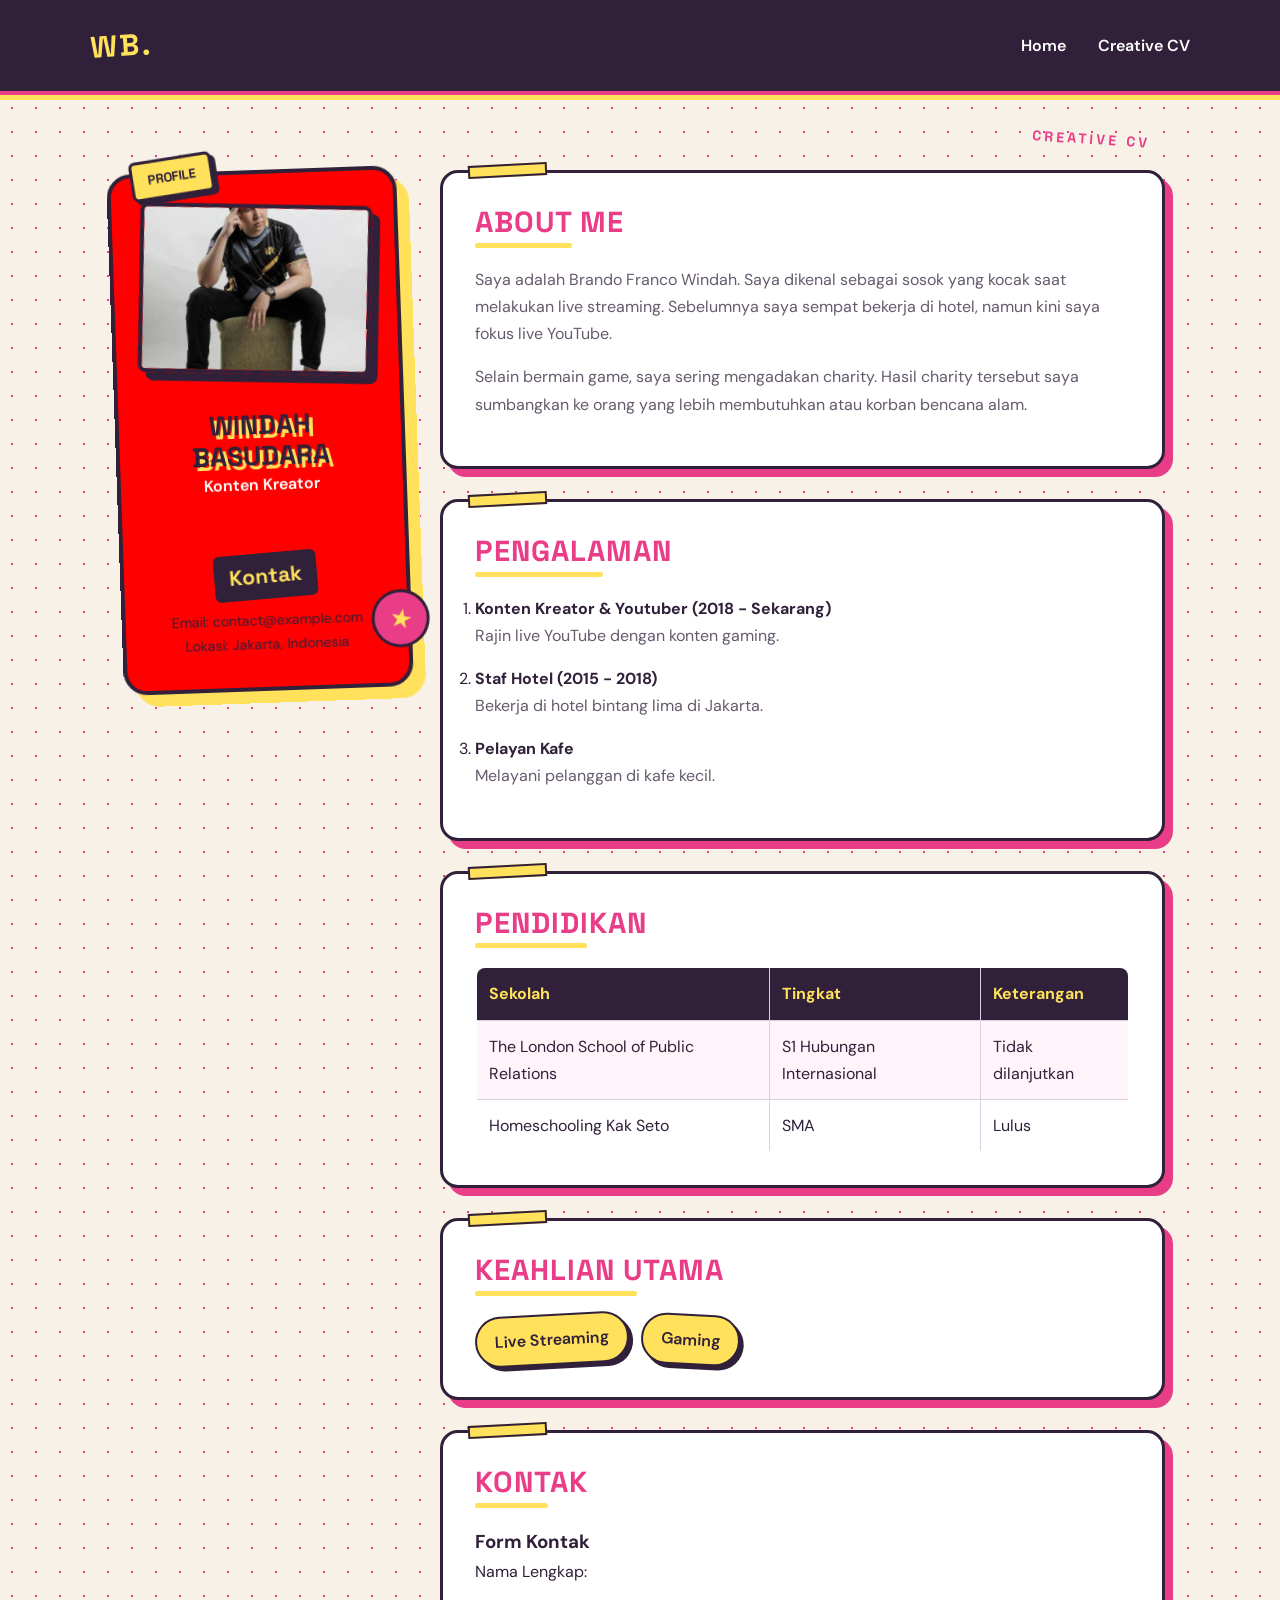
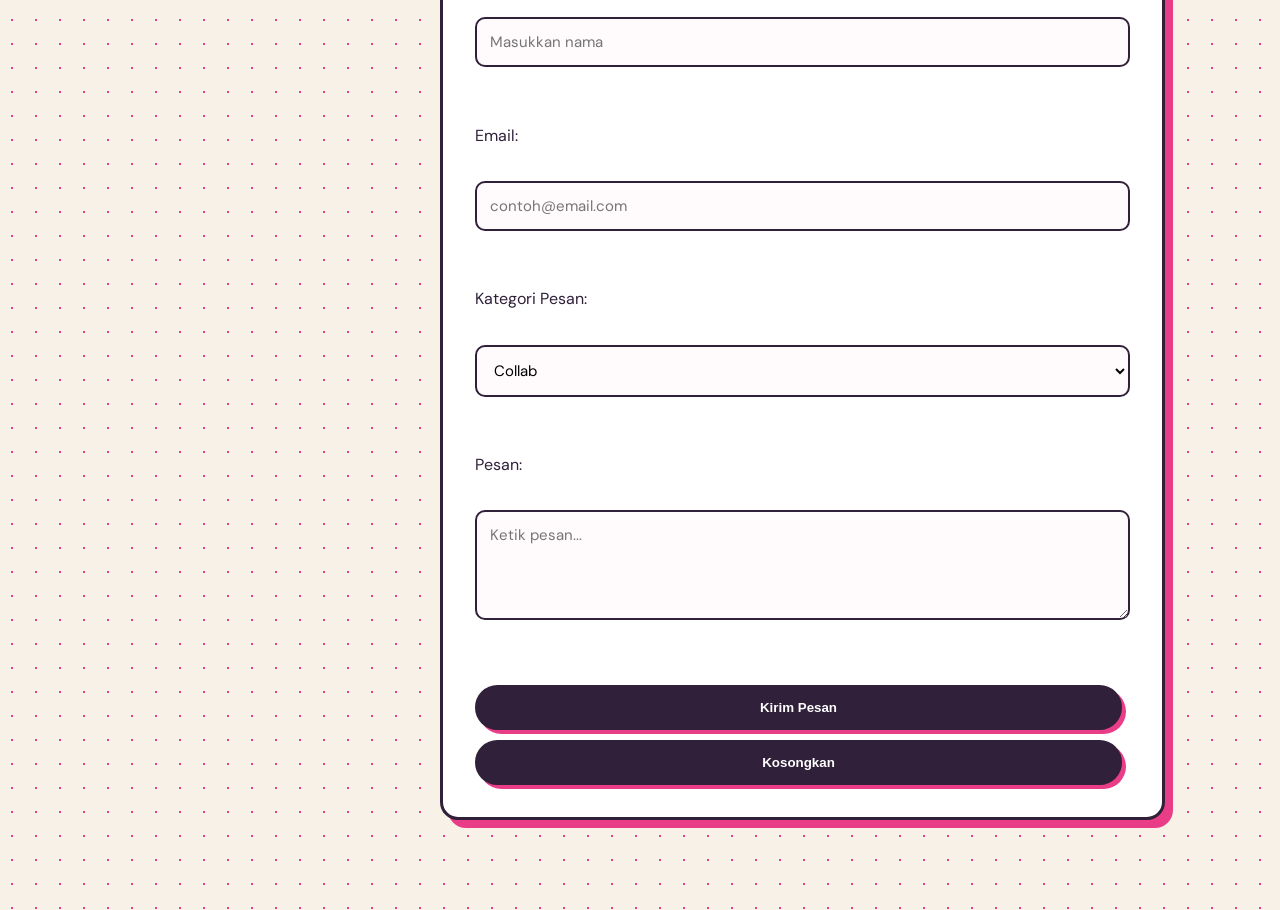
==== html praktikum modul 1 pemweb/cv.html @ 31b126b4 "Initial commit" ====
<!DOCTYPE html>
<html lang="id">
<head>

  <link href="https://fonts.googleapis.com/css2?family=Poppins:wght@400;500;600;700&display=swap" rel="stylesheet">

  <meta charset="UTF-8" />
  <meta name="viewport" content="width=device-width, initial-scale=1.0" />
  <title> Creative CV | Windah Basudara</title>
  <link rel="stylesheet" href="style.css" />
<style>
    .cv-sidebar {
        background: red !important;
    }
</style>

</head>
<body>

  <div id="navbar" class="navbar">
    <div class="logo">
      <a href="index.html"><b>WB.</b></a>
    </div>

    <ul class="nav-links">
      <li><a href="index.html">Home</a></li>
      <li><a href="cv.html">Creative CV</a></li>
    </ul>
  </div>

  <div class="cv-layout">

    <div class="cv-sidebar">
     <img src="windah.jpg" alt="Foto Profil CV" width="250" height="250" />
      <h2>Windah Basudara</h2>
      <p>Konten Kreator</p>
      
      <br />
      <h3>Kontak</h3>
      <ul>
        <li>Email: contact@example.com</li>
        <li>Lokasi: Jakarta, Indonesia</li>
      </ul>
    </div>

    <div class="cv-content">

      <div id="tentang" class="section">
        <h2>About me</h2>
        <p>
          Saya adalah Brando Franco Windah. Saya dikenal sebagai 
          sosok yang kocak saat melakukan live streaming.
          Sebelumnya saya sempat bekerja di hotel, namun kini 
          saya fokus live YouTube.
        </p>
        <p>
          Selain bermain game, saya sering mengadakan charity. Hasil charity tersebut saya sumbangkan ke orang yang lebih membutuhkan atau korban bencana alam.
        </p>
      </div>

      <div id="pengalaman" class="section">
        <h2>Pengalaman</h2>
        <ol>
          <li>
            <h4>Konten Kreator &  Youtuber (2018 - Sekarang)</h4>
            <p>Rajin live YouTube dengan konten gaming.</p>
          </li>
          <li>
            <h4>Staf Hotel (2015 - 2018)</h4>
            <p>Bekerja di hotel bintang lima di Jakarta.</p>
          </li>
          <li>
            <h4>Pelayan Kafe</h4>
            <p>Melayani pelanggan di kafe kecil.</p>
          </li>
        </ol>
      </div>

      <div id="pendidikan" class="section">
        <h2>Pendidikan</h2>
        <table border="1" class="tabel-biasa">
          <tr>
            <th>Sekolah</th>
            <th>Tingkat</th>
            <th>Keterangan</th>
          </tr>
          <tr>
            <td>The London School of Public Relations</td>
            <td>S1 Hubungan Internasional</td>
            <td>Tidak dilanjutkan</td>
          </tr>
          <tr>
            <td>Homeschooling Kak Seto</td>
            <td>SMA</td>
            <td>Lulus</td>
          </tr>
        </table>
      </div>

      <div id="keahlian" class="section">
        <h2>Keahlian Utama</h2>
        <ul class="skills-list">
          <li>Live Streaming</li>
          <li>Gaming</li>
        </ul>
      </div>

      <div id="kontak" class="section">
        <h2>Kontak</h2>
        <form action="/submit" method="POST">
           
            <h3>Form Kontak</h3>

            <label for="nama">Nama Lengkap:</label><br />
            <input type="text" id="nama" name="nama" placeholder="Masukkan nama" required /><br /><br />

            <label for="email">Email:</label><br />
            <input type="email" id="email" name="email" placeholder="contoh@email.com" required /><br /><br />

            <label for="kategori">Kategori Pesan:</label><br />
            <select id="kategori" name="kategori">
              <option value="kolaborasi">Collab</option>
              <option value="sponsor">Sponsorship</option>
              <option value="amal">Charity</option>
            </select><br /><br />

            <label for="pesan">Pesan:</label><br />
            <textarea id="pesan" name="pesan" rows="4" placeholder="Ketik pesan..." required></textarea><br /><br />

            <button type="submit">Kirim Pesan</button>
            <button type="reset">Kosongkan</button>
        </form>
      </div>

    </div>
  </div>

</body>
</html>
---- html praktikum modul 1 pemweb/style.css ----
/* =========================
   FONTS
========================= */
@import url('https://fonts.googleapis.com/css2?family=DM+Sans:wght@400;500;600;700&family=Space+Grotesk:wght@500;600;700&display=swap');
@import url('https://fonts.googleapis.com/css2?family=Press+Start+2P&display=swap');

/* =========================
   RESET
========================= */

* {
    margin: 0;
    padding: 0;
    box-sizing: border-box;
}

html {
    scroll-behavior: smooth;
}

body {
    font-family: 'DM Sans', sans-serif;
    background-color: #f7f1e8;
    background-image: radial-gradient(#e93d88 1.4px, transparent 1.4px);
    background-size: 24px 24px;
    color: #302039;
    line-height: 1.7;
    overflow-x: hidden;
}

img {
    max-width: 100%;
}

/* =========================
   NAVBAR
========================= */

.navbar {
    position: sticky;
    top: 0;
    z-index: 100;
    display: flex;
    justify-content: space-between;
    align-items: center;
    gap: 20px;
    padding: 20px 7%;
    background: #302039;
    border-bottom: 4px solid #e93d88;
    box-shadow: 0 5px 0 #ffe15b;
}

.logo a {
    display: inline-block;
    color: #ffe15b;
    text-decoration: none;
    font-family: 'Space Grotesk', sans-serif;
    font-size: 30px;
    font-weight: 700;
    letter-spacing: 2px;
    transform: rotate(-4deg);
    transition: 0.3s ease;
}

.logo a:hover {
    color: #e93d88;
    transform: rotate(4deg) scale(1.08);
}

.nav-links {
    display: flex;
    align-items: center;
    gap: 32px;
    list-style: none;
}

.nav-links a {
    color: #ffffff;
    text-decoration: none;
    font-weight: 600;
    transition: 0.3s ease;
}

.nav-links a:hover {
    color: #ffe15b;
}

/* =========================
   HERO / FOTO SECTION
========================= */

.foto-section {
    position: relative;
    display: grid;
    grid-template-columns: 1fr 0.85fr;
    align-items: center;
    gap: 45px;
    min-height: 600px;
    padding: 75px 8%;
    overflow: hidden;
    background: #e9368b;
    background-image:
        linear-gradient(
            135deg,
            transparent 0 65%,
            rgba(255, 223, 79, 0.25) 65% 78%,
            transparent 78%
        );
}

.foto-section::before {
    content: "";
    position: absolute;
    width: 280px;
    height: 280px;
    right: -130px;
    top: -120px;
    background: #ffdf4f;
    border: 4px solid #2f1d36;
    transform: rotate(25deg);
    z-index: 0;
}

.penjelasan {
    position: relative;
    z-index: 2;
    max-width: 480px;
    transform: translateX(-45px);
    animation: fadeUp 0.8s ease;
}

.hero-label {
    display: inline-block;
    color: #ffdf4f;
    font-size: 12px;
    font-weight: 800;
    letter-spacing: 3px;
    margin-bottom: 20px;
}

.section-label {
    color: #e76f51;
    font-size: 12px;
    font-weight: 700;
    letter-spacing: 3px;
    margin-bottom: 15px;
}

.penjelasan h1 {
    margin: 0;
    color: #2f1d36;
    font-family: "Poppins", sans-serif;
    font-size: clamp(55px, 7vw, 95px);
    font-weight: 800;
    line-height: 0.95;
    letter-spacing: -5px;
    text-transform: uppercase;
}

.penjelasan h1 span {
    display: block;
    color: #ffdf4f;
    margin-left: 35px;
    text-shadow: 5px 5px 0 #2f1d36;
}

.hero-description {
    max-width: 490px;
    color: #2f1d36;
    font-size: 16px;
    font-weight: 500;
    line-height: 1.8;
    margin: 32px 0;
}

.hero-buttons {
    display: flex;
    gap: 18px;
    flex-wrap: wrap;
}

.btn-cta,
.btn-outline {
    display: inline-block;
    padding: 14px 23px;
    font-weight: 800;
    text-decoration: none;
    transition: 0.25s ease;
}

.btn-cta {
    background: #2f1d36;
    color: #ffffff !important;
    border: 2px solid #2f1d36;
    box-shadow: 5px 5px 0 #ffdf4f;
}

.btn-cta:hover {
    background: #ffdf4f;
    color: #2f1d36 !important;
    border-color: #2f1d36;
    transform: translate(4px, 4px);
    box-shadow: 1px 1px 0 #2f1d36;
}

.btn-outline {
    color: #2f1d36;
    border: 2px solid #2f1d36;
    background: transparent;
}

.btn-outline:hover {
    color: #e9368b;
    background: #2f1d36;
}

/* FOTO */

.foto-image {
    position: relative;
    width: 100%;
    max-width: 420px;
    justify-self: center;
    z-index: 2;
    isolation: isolate;
    background: #ffdf4f;
    border: 3px solid #2f1d36;
    padding: 12px;
    transform: rotate(3deg);
    box-shadow: 12px 12px 0 #2f1d36;
}

.foto-image img {
    position: relative;
    z-index: 10;
    width: 100%;
    height: 480px;
    object-fit: cover;
    display: block;
    border: 3px solid #2f1d36;
    transform: rotate(-3deg);
}

@keyframes fadeUp {
    from {
        opacity: 0;
        transform: translateY(25px);
    }

    to {
        opacity: 1;
        transform: translateY(0);
    }
}

/* =========================
   STATISTICS
========================= */

.stats-section {
    display: grid;
    grid-template-columns: repeat(4, 1fr);
    background: #222;
    color: white;
    padding: 30px 8%;
}

.stat-item {
    text-align: center;
    padding: 15px;
    border-right: 1px solid #555;
}

.stat-item:last-child {
    border-right: none;
}

.stat-item h2 {
    color: #ffd166;
    font-size: 32px;
    margin-bottom: 5px;
}

.stat-item p {
    color: #ddd;
    margin: 0;
}

/* =========================
   ABOUT SECTION
========================= */

.about-section {
    position: relative;
    display: grid;
    grid-template-columns: 1fr 1fr;
    gap: 80px;
    align-items: center;
    padding: 110px 8%;
    overflow: hidden;
    background: #fff8ed;
}

.about-section::before {
    content: "";
    position: absolute;
    inset: 0;
    background-image: radial-gradient(#e9368b 2px, transparent 2px);
    background-size: 38px 38px;
    opacity: 0.2;
    pointer-events: none;
}

.about-section::after {
    content: "";
    position: absolute;
    width: 260px;
    height: 260px;
    right: -130px;
    bottom: -130px;
    border: 28px solid #ffdf4f;
    transform: rotate(25deg);
    pointer-events: none;
}

.about-heading,
.about-content {
    position: relative;
    z-index: 2;
}

.about-content {
    transition-delay: 0.2s;
}

.about-heading {
    padding-left: 20px;
    border-left: 8px solid #e9368b;
}

.about-heading .section-label {
    margin-bottom: 22px;
}

.about-heading h2 {
    margin: 0;
    color: #2f1d36;
    font-size: clamp(42px, 5vw, 72px);
    font-weight: 800;
    line-height: 1;
    letter-spacing: -3px;
}

.about-heading h2 span {
    display: block;
    color: #e9368b;
    text-shadow: 4px 4px 0 #ffdf4f;
}

.about-number {
    margin-top: 35px;
    color: #2f1d36;
    font-size: 70px;
    font-weight: 800;
    line-height: 1;
    opacity: 0.2;
}

.about-content {
    padding: 35px;
    background: #2f1d36;
    border: 3px solid #2f1d36;
    box-shadow: 12px 12px 0 #ffdf4f;
}

.about-tag {
    display: inline-block;
    margin-bottom: 25px;
    padding: 7px 12px;
    background: #ffdf4f;
    color: #2f1d36;
    font-size: 12px;
    font-weight: 800;
    letter-spacing: 2px;
}

.about-content p {
    color: #fff8ed;
    font-size: 16px;
    line-height: 1.9;
    margin-bottom: 18px;
}

.about-link {
    display: inline-block;
    margin-top: 12px;
    color: #ffdf4f;
    font-weight: 800;
    text-decoration: none;
    border-bottom: 2px solid #ffdf4f;
    padding-bottom: 5px;
    transition: 0.3s ease;
}

.about-link:hover {
    color: white;
    border-color: white;
    transform: translateX(6px);
}

/* Animasi teks saat discroll */
.reveal {
    opacity: 0;
    transform: translateY(40px);
    transition: opacity 0.8s ease, transform 0.8s ease;
}

.reveal.active {
    opacity: 1;
    transform: translateY(0);
}

/* =========================
   PORTFOLIO / CREATIVE WORKS
========================= */

.portfolio-section {
    position: relative;
    isolation: isolate;
    overflow: hidden;
    padding: 80px 8%;
    background: #211629;
}

.portfolio-video {
    position: absolute;
    top: 0;
    left: 0;
    width: 100%;
    height: 100%;
    object-fit: cover;
    z-index: -1;
}

.portfolio-section .section-heading,
.portfolio-section .grid-container {
    position: relative;
    z-index: 1;
}

.section-heading {
    margin-bottom: 40px;
}

.section-heading h2 {
    font-size: clamp(32px, 4vw, 55px);
    line-height: 1.1;
    margin: 0;
    color: #222;
}

.portfolio-section .section-label {
    color: #ffe15b;
    font-weight: 800;
    letter-spacing: 5px;
}

.portfolio-section h2 {
    color: #fff8ed;
    text-shadow: 5px 5px 0 #e9368b;
}

.portfolio-section .card {
    background: #fff8ed;
    border: 4px solid #211629;
    box-shadow: 10px 10px 0 #e9368b;
    transition: transform 0.3s ease, box-shadow 0.3s ease;
}

.portfolio-section .card:nth-child(2) {
    box-shadow: 10px 10px 0 #ffe15b;
}

.portfolio-section .card:nth-child(3) {
    box-shadow: 10px 10px 0 #9b6cff;
}

.portfolio-section .card:hover {
    transform: translate(-6px, -8px) rotate(-2deg);
    box-shadow: 16px 16px 0 #ffe15b;
}

.portfolio-section .card img {
    border: 3px solid #302039;
    transition: transform 0.3s ease;
}

.portfolio-section .card:hover img {
    transform: scale(1.04) rotate(1deg);
}

/* =========================
   GRID / CARD (reusable)
========================= */

.grid-container {
    display: grid;
    grid-template-columns: repeat(3, 1fr);
    gap: 25px;
    max-width: 1000px;
    margin: 70px auto;
    padding: 0 25px;
}

.card {
    position: relative;
    background: #ffffff;
    padding: 24px;
    border: 2px solid #222;
    border-radius: 20px;
    box-shadow: 8px 8px 0 #a477f4;
    overflow: hidden;
    transition: 0.3s ease;
}

.card::before {
    content: '★';
    position: absolute;
    top: -20px;
    right: 20px;
    display: grid;
    place-items: center;
    width: 42px;
    height: 42px;
    background: #ffe15b;
    border: 3px solid #302039;
    border-radius: 50%;
    font-size: 20px;
    transform: rotate(12deg);
}

.card:hover {
    transform: translateY(-10px);
    box-shadow: 8px 8px 0 #e76f51;
}

.card img {
    display: block;
    width: 100%;
    height: 220px;
    object-fit: cover;
    border: 2px solid #302039;
    border-radius: 12px;
    margin-bottom: 20px;
}

.card h1,
.card h3 {
    font-family: 'Space Grotesk', sans-serif;
    color: #302039;
    margin-bottom: 8px;
}

.card p {
    color: #665a6d;
}

.card-content {
    padding: 25px;
}

.card-content span {
    color: #e76f51;
    font-size: 11px;
    font-weight: 700;
    letter-spacing: 2px;
}

.card-content h3 {
    font-size: 24px;
    margin: 12px 0;
}

.card-content p {
    color: #666;
    line-height: 1.7;
}

.card-content a {
    display: inline-block;
    margin-top: 12px;
    color: #222;
    font-weight: 700;
    text-decoration: none;
}

.card-content a:hover {
    color: #e76f51;
}

.card-highlight {
    background: #ffd166;
}

/* =========================
   CREATIVE CV
========================= */

.cv-layout {
    position: relative;
    display: flex;
    align-items: flex-start;
    gap: 35px;
    width: 100%;
    max-width: 1100px;
    margin: 75px auto 60px;
    padding: 0 25px;
}

.cv-layout::before {
    content: 'CREATIVE CV';
    position: absolute;
    top: -42px;
    right: 40px;
    color: #e93d88;
    font-family: 'Space Grotesk', sans-serif;
    font-size: 14px;
    font-weight: 700;
    letter-spacing: 3px;
    transform: rotate(4deg);
}

/* SIDEBAR */

.cv-sidebar {
    position: sticky;
    top: 100px;
    flex: 0 0 290px;
    width: 290px;
    min-width: 0;
    height: auto;
    overflow: visible;

    background: #a477f4;
    color: #302039;
    padding: 30px 25px;
    text-align: center;

    border: 4px solid #302039;
    border-radius: 24px;
    box-shadow: 12px 12px 0 #ffe15b;
    transform: rotate(-2deg);
    transition: 0.3s ease;
}

.cv-sidebar:hover {
    transform: rotate(0deg) translateY(-5px);
}

.cv-sidebar::before {
    content: 'PROFILE';
    position: absolute;
    top: -20px;
    left: 20px;
    padding: 6px 14px;
    background: #ffe15b;
    color: #302039;
    border: 3px solid #302039;
    border-radius: 6px;
    font-family: 'Space Grotesk', sans-serif;
    font-size: 13px;
    font-weight: 700;
    transform: rotate(-7deg);
    box-shadow: 4px 4px 0 #302039;
}

.cv-sidebar::after {
    content: '★';
    position: absolute;
    right: -22px;
    bottom: 35px;
    display: grid;
    place-items: center;
    width: 52px;
    height: 52px;
    background: #e93d88;
    color: #ffe15b;
    border: 3px solid #302039;
    border-radius: 50%;
    font-size: 26px;
    transform: rotate(12deg);
}

.cv-sidebar img {
    display: block;
    width: 100%;
    height: 170px;
    object-fit: cover;
    object-position: center;

    margin: 0 auto 25px;
    border: 4px solid #302039;
    border-radius: 8px;
    box-shadow: 8px 8px 0 #302039;
    transform: rotate(3deg);
    transition: 0.3s ease;
}

.cv-sidebar img:hover {
    transform: rotate(-2deg) scale(1.03);
}

.cv-sidebar h2 {
    margin-top: 35px;
    color: #302039;
    font-family: 'Space Grotesk', sans-serif;
    font-size: 27px;
    line-height: 1.15;
    text-transform: uppercase;
    text-shadow: 4px 4px 0 #ffe15b;
    overflow-wrap: break-word;
}

.cv-sidebar p {
    color: #ffffff;
    font-size: 16px;
    font-weight: 600;
    overflow-wrap: break-word;
}

.cv-sidebar h3 {
    display: inline-block;
    margin-top: 28px;
    padding: 5px 15px;
    background: #302039;
    color: #ffe15b;
    border-radius: 6px;
    font-family: 'Space Grotesk', sans-serif;
    font-size: 21px;
    transform: rotate(-3deg);
}

.cv-sidebar ul {
    list-style: none;
    font-size: 14px;
    margin-top: 10px;
}

.cv-content {
    flex: 1 1 auto;
    min-width: 0;
    width: 100%;
}

/* CV SECTIONS */

.section {
    position: relative;
    width: 100%;
    background: #ffffff;
    padding: 32px;
    margin-bottom: 30px;
    border: 3px solid #302039;
    border-radius: 18px;
    box-shadow: 8px 8px 0 #e93d88;
    transition: 0.3s ease;
}

.section:hover {
    transform: translate(-5px, -5px);
    box-shadow: 14px 14px 0 #a477f4;
}

.section::before {
    content: '';
    position: absolute;
    top: -9px;
    left: 25px;
    width: 75px;
    height: 9px;
    background: #ffe15b;
    border: 2px solid #302039;
    transform: rotate(-3deg);
}

.section h2 {
    display: inline-block;
    position: relative;
    padding-bottom: 8px;
    margin-bottom: 18px;
    color: #e93d88;
    font-family: 'Space Grotesk', sans-serif;
    font-size: 29px;
    line-height: 1.2;
    text-transform: uppercase;
    letter-spacing: 1px;
}

.section h2::after {
    content: '';
    position: absolute;
    left: 0;
    bottom: 0;
    width: 65%;
    height: 5px;
    background: #ffe15b;
    border-radius: 10px;
}

.section p {
    color: #665a6d;
    margin-bottom: 16px;
}

/* TABLE */

.tabel-biasa {
    width: 100%;
    border: 2px solid #302039;
    border-collapse: collapse;
    border-radius: 10px;
    overflow: hidden;
}

.tabel-biasa th,
.tabel-biasa td {
    border: 1px solid #d9cfe2;
    padding: 12px;
    text-align: left;
}

.tabel-biasa th {
    background: #302039;
    color: #ffe15b;
}

.tabel-biasa tr:nth-child(even) {
    background: #fff4fa;
}

.tabel-biasa tr:hover {
    background: #ffe15b;
}

/* SKILLS */

.skills-list {
    display: flex;
    flex-wrap: wrap;
    gap: 12px;
    list-style: none;
}

.skills-list li {
    background: #ffe15b;
    color: #302039;
    padding: 10px 18px;
    border: 2px solid #302039;
    border-radius: 50px;
    font-weight: 600;
    box-shadow: 4px 4px 0 #302039;
    transition: 0.3s ease;
}

.skills-list li:nth-child(odd) {
    transform: rotate(-3deg);
}

.skills-list li:nth-child(even) {
    transform: rotate(3deg);
}

.skills-list li:hover {
    background: #e93d88;
    color: #ffffff;
    transform: translateY(-5px) rotate(0deg);
}

/* FORM */

form {
    display: flex;
    flex-direction: column;
}

form input,
form select,
form textarea {
    width: 100%;
    padding: 13px;
    margin-top: 5px;
    border: 2px solid #302039;
    border-radius: 10px;
    font-family: inherit;
    font-size: 15px;
    background: #fffafc;
    transition: 0.3s ease;
}

form input:focus,
form select:focus,
form textarea:focus {
    outline: none;
    background: #fff4fa;
    border-color: #e93d88;
    box-shadow: 5px 5px 0 #a477f4;
}

form button {
    display: inline-block;
    padding: 13px 22px;
    margin-top: 10px;
    margin-right: 8px;
    border: 2px solid #302039;
    border-radius: 50px;
    background: #302039;
    color: #ffffff;
    font-weight: 700;
    cursor: pointer;
    box-shadow: 4px 4px 0 #e93d88;
    transition: 0.3s ease;
}

form button:hover {
    background: #ffe15b;
    color: #302039;
    transform: translate(3px, 3px);
    box-shadow: 1px 1px 0 #302039;
}

/* =========================
   JUDUL PIXEL ARCADE
========================= */

.interactive-title {
    position: relative;
    display: inline-block;
    white-space: nowrap;
    cursor: pointer;
    font-family: "Press Start 2P", monospace;
    font-size: 42px;
    line-height: 1.7;
    letter-spacing: 2px;
    text-transform: uppercase;
    color: #ffe600;
    filter: drop-shadow(6px 6px 0 #302039);
}

.interactive-title > .word {
    display: block !important;
    white-space: nowrap;
    margin-left: 0;
}

.interactive-title > .second-word {
    margin-left: 35px;
    color: #ffdf4f;
}

.interactive-title .word > span {
    display: inline-block;
    position: relative;
    width: auto;
    margin: 0;
    margin-right: 2px;
    white-space: normal;
    -webkit-text-stroke: 2px #302039;
    animation:
        pixelJump 1.2s steps(2, end) infinite,
        pixelFlash 2.4s steps(2, end) infinite;
}

/* Warna & delay huruf "Windah" */
.interactive-title .word:first-child > span:nth-child(1) {
    color: #ffe600;
    animation-delay: 0s;
}

.interactive-title .word:first-child > span:nth-child(2) {
    color: #ff0d00;
    animation-delay: .1s;
}

.interactive-title .word:first-child > span:nth-child(3) {
    color: #57008a;
    animation-delay: .2s;
}

.interactive-title .word:first-child > span:nth-child(4) {
    color: #31eaf0;
    animation-delay: .3s;
}

.interactive-title .word:first-child > span:nth-child(5) {
    color: #ff7a00;
    animation-delay: .4s;
}

.interactive-title .word:first-child > span:nth-child(6) {
    color: #f3107e;
    animation-delay: .5s;
}

/* Warna huruf "Basudara" */
.interactive-title .second-word > span:nth-child(1) {
    color: #ff7a00;
}

.interactive-title .second-word > span:nth-child(2) {
    color: #f3107e;
}

.interactive-title .second-word > span:nth-child(3) {
    color: #ffe600;
}

.interactive-title .second-word > span:nth-child(4) {
    color: #00ff62;
}

.interactive-title .second-word > span:nth-child(5) {
    color: #ffe600;
}

.interactive-title .second-word > span:nth-child(6) {
    color: #ff0d00;
}

.interactive-title .second-word > span:nth-child(7) {
    color: #57008a;
}

.interactive-title .second-word > span:nth-child(8) {
    color: #31eaf0;
}

@keyframes pixelJump {
    0%, 100% {
        transform: translateY(0) scale(1);
    }

    25% {
        transform: translateY(-9px) scale(1.08);
    }

    50% {
        transform: translateY(3px) scale(.96);
    }

    75% {
        transform: translateY(-4px) scale(1.03);
    }
}

@keyframes pixelFlash {
    0%, 70%, 100% {
        filter: brightness(1);
        opacity: 1;
    }

    75%, 82% {
        filter: brightness(2.2);
        opacity: .55;
    }
}

/* =========================
   TABLET
========================= */

@media (max-width: 900px) {
    .foto-section {
        gap: 45px;
        padding: 65px 5%;
    }

    .cv-layout {
        gap: 25px;
    }

    .cv-sidebar {
        flex-basis: 260px;
        width: 260px;
    }
}

/* =========================
   MOBILE
========================= */

@media (max-width: 768px) {
    .navbar {
        padding: 18px 5%;
    }

    .nav-links {
        gap: 15px;
        font-size: 14px;
    }

    .foto-section {
        grid-template-columns: 1fr;
        text-align: center;
        padding: 60px 7%;
    }

    .penjelasan h1 {
        font-size: 58px;
        letter-spacing: -3px;
    }

    .penjelasan h1 span {
        margin-left: 0;
    }

    .hero-description {
        margin: 25px auto;
    }

    .hero-buttons {
        justify-content: center;
    }

    .foto-image {
        width: 80%;
        margin: 30px auto 0;
    }

    .foto-image img {
        height: 370px;
    }

    .interactive-title {
        font-size: 27px;
        line-height: 1.8;
    }

    .grid-container {
        grid-template-columns: 1fr;
        margin-top: 50px;
    }

    .stats-section {
        grid-template-columns: repeat(2, 1fr);
        padding: 25px 6%;
    }

    .stat-item {
        border-right: none;
    }

    .about-section {
        grid-template-columns: 1fr;
        gap: 25px;
        padding: 75px 7%;
    }

    .about-heading h2 {
        font-size: 48px;
    }

    .about-content {
        padding: 25px;
        box-shadow: 7px 7px 0 #ffdf4f;
    }

    .portfolio-section {
        padding: 60px 6%;
    }

    .cv-layout {
        flex-direction: column;
        align-items: stretch;
        gap: 25px;
        margin-top: 55px;
        padding: 0 20px;
    }

    .cv-layout::before {
        display: none;
    }

    .cv-sidebar {
        position: static;
        top: auto;
        flex: none;
        width: 100%;
        max-width: 100%;
        transform: none;
    }

    .cv-sidebar:hover {
        transform: none;
    }

    .cv-sidebar img {
        width: 220px;
        max-width: 100%;
        height: 150px;
        margin: 0 auto 25px;
    }

    .cv-sidebar::after {
        right: -8px;
    }

    .cv-content {
        width: 100%;
        max-width: 100%;
    }

    .section {
        padding: 25px 20px;
    }

    .section:hover {
        transform: none;
        box-shadow: 8px 8px 0 #e93d88;
    }

    .section h2 {
        font-size: 25px;
    }

    .tabel-biasa {
        display: block;
        overflow-x: auto;
        white-space: nowrap;
    }
}

/* =========================
   SMALL MOBILE
========================= */

@media (max-width: 480px) {
    .navbar {
        flex-direction: column;
        gap: 10px;
    }

    .logo a {
        font-size: 26px;
    }

    .nav-links {
        gap: 12px;
        font-size: 13px;
    }

    .foto-section {
        padding: 50px 20px;
    }

    .penjelasan h1 {
        font-size: 36px;
    }

    .cv-layout {
        padding: 0 15px;
    }

    .cv-sidebar {
        padding: 25px 18px;
    }

    .cv-sidebar h2 {
        font-size: 24px;
    }

    .section {
        padding: 22px 16px;
    }
}
.interactive-title .word > span {
  display: inline-block;
  color: white;
  text-shadow: none;
}

/* Hover setiap huruf */
.interactive-title .word > span:hover {
  color: white;
  animation: pixelWiggle 0.7s steps(2, end) infinite;
}

/* Gerakan tiap huruf berbeda */
.interactive-title .word > span:nth-child(1):hover {
  --x: -14px;
  --y: -4px;
  --r: -6deg;
}

.interactive-title .word > span:nth-child(2):hover {
  --x: 9px;
  --y: 3px;
  --r: 4deg;
}

.interactive-title .word > span:nth-child(3):hover {
  --x: -6px;
  --y: 5px;
  --r: 7deg;
}

.interactive-title .word > span:nth-child(4):hover {
  --x: 15px;
  --y: -3px;
  --r: -4deg;
}

.interactive-title .word > span:nth-child(5):hover {
  --x: -10px;
  --y: 4px;
  --r: 5deg;
}

.interactive-title .word > span:nth-child(6):hover {
  --x: 7px;
  --y: -5px;
  --r: -7deg;
}

.interactive-title .word > span:nth-child(7):hover {
  --x: -12px;
  --y: 3px;
  --r: 3deg;
}

.interactive-title .word > span:nth-child(8):hover {
  --x: 11px;
  --y: -4px;
  --r: -5deg;
}

@keyframes pixelWiggle {
  0%,
  100% {
    transform: translate(0, 0) rotate(0deg) scale(1);
  }

  50% {
    transform: translate(var(--x), var(--y))
      rotate(var(--r))
      scale(1.08);
  }
}

.interactive-title .word > span {
  display: inline-block;
}

/* Warna hanya berubah saat huruf di-hover */
.interactive-title .word > span:hover {
  color: white !important;
  text-shadow: none !important;
  animation: pixelWiggle 0.7s steps(2, end) infinite;
}

.foto-image {
  overflow: hidden;
}

.foto-image img {
  display: block;
  cursor: pointer;
  transition: transform 0.3s ease, filter 0.3s ease;
}

.foto-image img:hover {
  transform: translateY(-8px) scale(1.05);
  filter: brightness(1.1);
}

#kqkj6t span,
#p6ooit span {
  display: inline-block;
  transition: transform 0.2s ease;
}

#kqkj6t span:hover,
#p6ooit span:hover {
  transform: translateY(-4px);
}
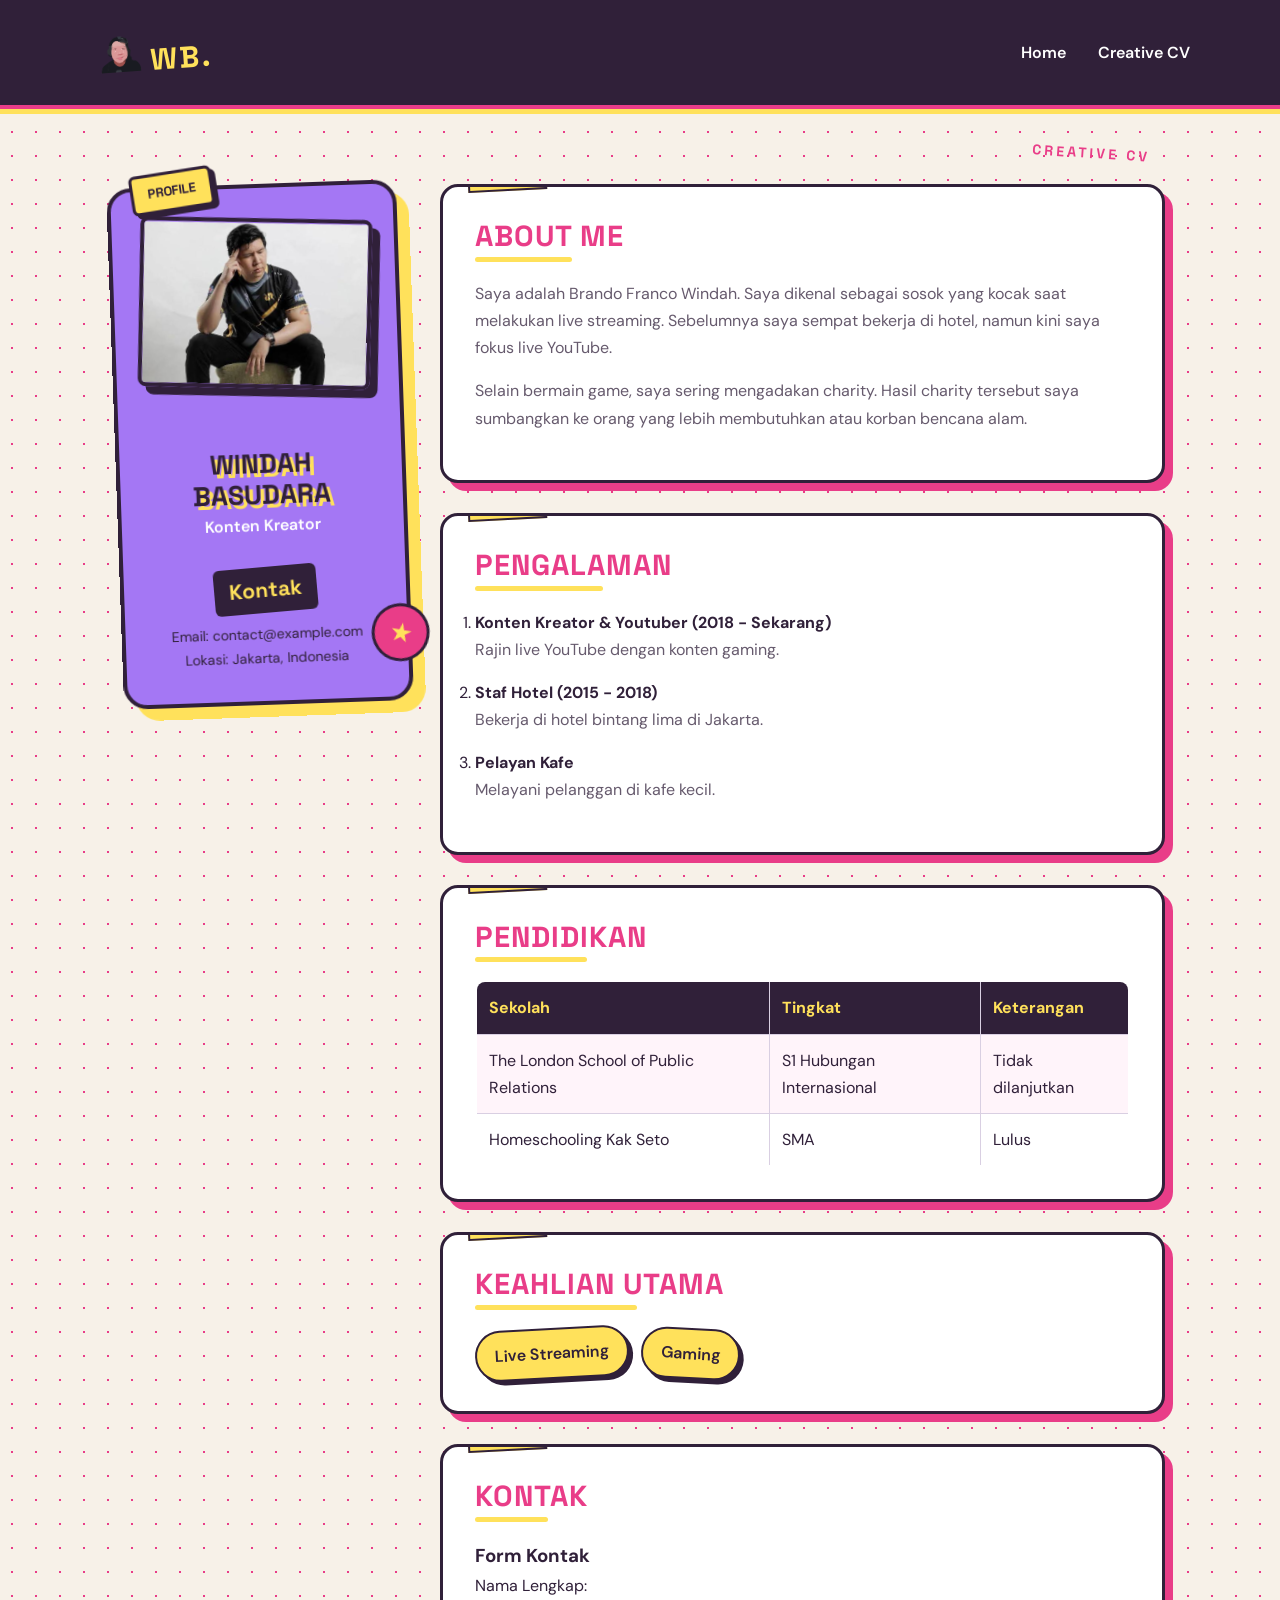
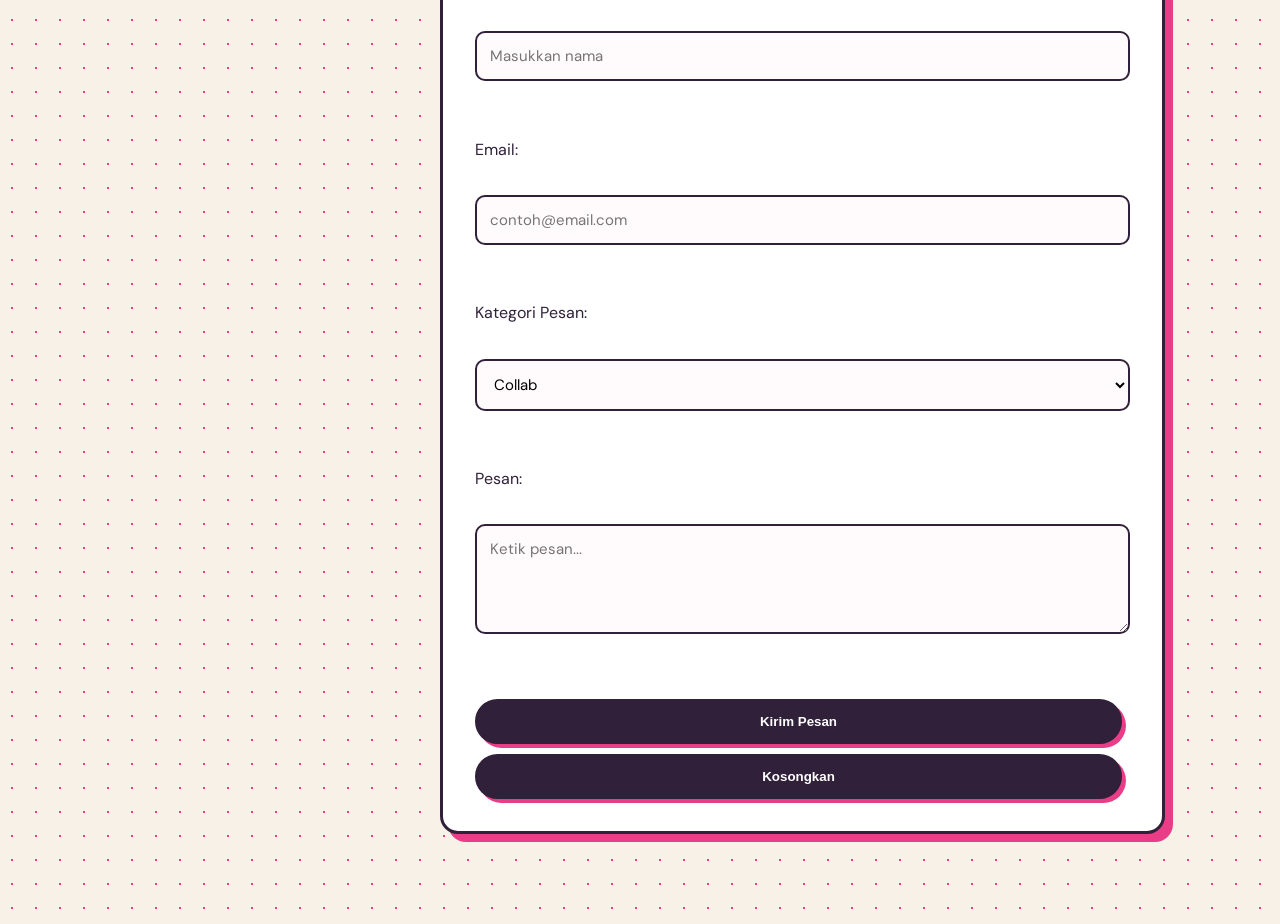
==== commit 1508c04f: "Mengerjakan praktikum modul 1" ====
--- a/html praktikum modul 1 pemweb/cv.html
+++ b/html praktikum modul 1 pemweb/cv.html
@@ -8,18 +8,19 @@
   <meta name="viewport" content="width=device-width, initial-scale=1.0" />
   <title> Creative CV | Windah Basudara</title>
   <link rel="stylesheet" href="style.css" />
-<style>
-    .cv-sidebar {
-        background: red !important;
-    }
-</style>
 
 </head>
 <body>
 
   <div id="navbar" class="navbar">
     <div class="logo">
-      <a href="index.html"><b>WB.</b></a>
+       <a href="index.html" class="logo-link">
+          <span class="logo-img-wrapper">
+            <img src="image7.png" alt="Logo" class="logo-normal">
+            <img src="image13.png" alt="Logo Melet" class="logo-melet">
+          </span>
+          <b>WB.</b>
+        </a>
     </div>
 
     <ul class="nav-links">
--- a/html praktikum modul 1 pemweb/style.css
+++ b/html praktikum modul 1 pemweb/style.css
@@ -244,12 +244,12 @@
 @keyframes fadeUp {
     from {
         opacity: 0;
-        transform: translateY(25px);
+        transform: translateX(-45px) translateY(25px);
     }
 
     to {
         opacity: 1;
-        transform: translateY(0);
+        transform: translateX(-45px) translateY(0);
     }
 }
 
@@ -696,7 +696,7 @@
     width: 100%;
     height: 170px;
     object-fit: cover;
-    object-position: center;
+    object-position: center -1%;
 
     margin: 0 auto 25px;
     border: 4px solid #302039;
@@ -1070,8 +1070,42 @@
 
 @media (max-width: 900px) {
     .foto-section {
-        gap: 45px;
+        grid-template-columns: 1fr;
+        text-align: center;
+        gap: 35px;
         padding: 65px 5%;
+    }
+
+    .penjelasan {
+        transform: none;
+        animation: none;
+        max-width: 100%;
+        margin: 0 auto;
+    }
+
+    .hero-label {
+        display: block;
+    }
+
+    .hero-buttons {
+        justify-content: center;
+        width: 100%;
+    }
+
+    .interactive-title {
+        white-space: normal;
+        font-size: 40px;
+    }
+
+    .interactive-title > .second-word {
+        margin-left: 0;
+    }
+
+    .foto-image {
+        justify-self: center;
+        width: 85%;
+        max-width: 380px;
+        margin: 0 auto;
     }
 
     .cv-layout {
@@ -1104,6 +1138,13 @@
         padding: 60px 7%;
     }
 
+    .penjelasan {
+        transform: none;
+        animation: none;
+        max-width: 100%;
+        margin: 0 auto;
+    }
+
     .penjelasan h1 {
         font-size: 58px;
         letter-spacing: -3px;
@@ -1119,6 +1160,11 @@
 
     .hero-buttons {
         justify-content: center;
+        width: 100%;
+    }
+
+    .hero-label {
+        display: block;
     }
 
     .foto-image {
@@ -1133,6 +1179,14 @@
     .interactive-title {
         font-size: 27px;
         line-height: 1.8;
+    }
+
+    .interactive-title {
+        white-space: normal;
+    }
+
+    .interactive-title > .second-word {
+        margin-left: 0;
     }
 
     .grid-container {
@@ -1173,7 +1227,7 @@
         align-items: stretch;
         gap: 25px;
         margin-top: 55px;
-        padding: 0 20px;
+        padding: 0 15px;
     }
 
     .cv-layout::before {
@@ -1187,6 +1241,7 @@
         width: 100%;
         max-width: 100%;
         transform: none;
+        animation: none;   /* ← ini baris baru yang ditambahin */
     }
 
     .cv-sidebar:hover {
@@ -1222,6 +1277,10 @@
         font-size: 25px;
     }
 
+    .section ol {
+        padding-left: 28px;
+    }
+
     .tabel-biasa {
         display: block;
         overflow-x: auto;
@@ -1381,4 +1440,224 @@
 #kqkj6t span:hover,
 #p6ooit span:hover {
   transform: translateY(-4px);
+}
+
+.logo-img-wrapper {
+  position: relative;
+  display: inline-block;
+  width: 50px;
+  height: 50px;
+}
+
+.logo-img-wrapper img {
+  position: absolute;
+  top: 0;
+  left: 0;
+  width: 100%;
+  height: 100%;
+  object-fit: contain;
+}
+
+.logo-melet {
+  opacity: 0;
+  object-position: 80% center;
+  transition: opacity 0.15s ease;
+}
+
+.logo-link:hover .logo-normal {
+  opacity: 0;
+}
+
+.logo-link:hover .logo-melet {
+  opacity: 1;
+}
+
+/* =========================
+   CV CREATIVE — LEVEL UP
+========================= */
+
+/* Sidebar "pop" masuk pas halaman dibuka */
+@keyframes sidebarPop {
+    0% {
+        opacity: 0;
+        transform: rotate(-2deg) scale(0.85) translateY(30px);
+    }
+    100% {
+        opacity: 1;
+        transform: rotate(-2deg) scale(1) translateY(0);
+    }
+}
+
+.cv-sidebar {
+    animation: sidebarPop 0.6s cubic-bezier(0.34, 1.56, 0.64, 1);
+}
+
+/* Badge "PROFILE" mengambang pelan */
+@keyframes floatBadge {
+    0%, 100% { transform: rotate(-7deg) translateY(0); }
+    50% { transform: rotate(-3deg) translateY(-4px); }
+}
+
+.cv-sidebar::before {
+    animation: floatBadge 2.4s ease-in-out infinite;
+}
+
+/* Bintang di sidebar muter pelan */
+@keyframes spinStar {
+    from { transform: rotate(12deg); }
+    to { transform: rotate(372deg); }
+}
+
+.cv-sidebar::after {
+    animation: spinStar 6s linear infinite;
+}
+
+/* Foto profil: efek goyang dikit pas di-hover */
+.cv-sidebar img:hover {
+    transform: rotate(-4deg) scale(1.06);
+    box-shadow: 10px 10px 0 #e93d88;
+}
+
+/* Section CV muncul satu-satu dengan delay beda (staggered) */
+@keyframes sectionRise {
+    from {
+        opacity: 0;
+        transform: translateY(35px);
+    }
+    to {
+        opacity: 1;
+        transform: translateY(0);
+    }
+}
+
+.section {
+    animation: sectionRise 0.7s ease both;
+}
+
+.cv-content .section:nth-of-type(1) { animation-delay: 0.05s; }
+.cv-content .section:nth-of-type(2) { animation-delay: 0.15s; }
+.cv-content .section:nth-of-type(3) { animation-delay: 0.25s; }
+.cv-content .section:nth-of-type(4) { animation-delay: 0.35s; }
+.cv-content .section:nth-of-type(5) { animation-delay: 0.45s; }
+
+/* Efek "kilau" nyapu pas section di-hover */
+.section {
+    position: relative;
+    overflow: hidden;
+}
+
+.section::after {
+    content: '';
+    position: absolute;
+    top: 0;
+    left: -150%;
+    width: 60%;
+    height: 100%;
+    background: linear-gradient(
+        120deg,
+        transparent,
+        rgba(255, 225, 91, 0.35),
+        transparent
+    );
+    transform: skewX(-20deg);
+    transition: left 0.6s ease;
+    pointer-events: none;
+}
+
+.section:hover::after {
+    left: 150%;
+}
+
+/* Skill pills makin hidup pas hover */
+@keyframes skillPop {
+    0%, 100% { transform: translateY(-5px) rotate(0deg) scale(1); }
+    50% { transform: translateY(-9px) rotate(-4deg) scale(1.08); }
+}
+
+.skills-list li {
+    cursor: pointer;
+}
+
+.skills-list li:hover {
+    animation: skillPop 0.5s ease-in-out infinite;
+    box-shadow: 6px 6px 0 #302039;
+}
+
+/* Baris tabel pendidikan sedikit "naik" pas hover */
+.tabel-biasa tr {
+    transition: transform 0.2s ease, box-shadow 0.2s ease;
+}
+
+.tabel-biasa tbody tr:hover {
+    transform: scale(1.01);
+}
+
+/* Form: input jadi lebih hidup pas fokus */
+form input:focus,
+form select:focus,
+form textarea:focus {
+    transform: translate(-2px, -2px);
+}
+
+/* Tombol form: efek "ditekan" lebih nendang */
+form button:active {
+    transform: translate(4px, 4px) scale(0.96);
+    box-shadow: 0px 0px 0 #302039;
+}
+
+/* Judul "CREATIVE CV" ikutan goyang dikit */
+@keyframes titleWiggle {
+    0%, 100% { transform: rotate(4deg); }
+    50% { transform: rotate(7deg); }
+}
+
+.cv-layout::before {
+    animation: titleWiggle 2s ease-in-out infinite;
+}
+
+/* =========================
+   TEKS SIDEBAR — REAKTIF
+========================= */
+
+/* Nama: goyang dikit + warna kedip pas di-hover */
+@keyframes nameWiggle {
+    0%, 100% { transform: rotate(0deg) scale(1); }
+    25% { transform: rotate(-2deg) scale(1.03); }
+    75% { transform: rotate(2deg) scale(1.03); }
+}
+
+.cv-sidebar h2 {
+    display: inline-block;
+    transition: color 0.3s ease;
+    cursor: pointer;
+}
+
+.cv-sidebar h2:hover {
+    color: #e93d88;
+    text-shadow: 4px 4px 0 #302039;
+    animation: nameWiggle 0.5s ease-in-out;
+}
+
+/* "Konten Kreator": naik dikit + warna nyala */
+.cv-sidebar p {
+    display: inline-block;
+    transition: transform 0.25s ease, color 0.25s ease;
+    cursor: pointer;
+}
+
+.cv-sidebar p:hover {
+    transform: translateY(-4px);
+    color: #ffe15b;
+}
+
+/* "Kontak" (h3): mantul-mantul pas hover */
+@keyframes bounceTag {
+    0%, 100% { transform: rotate(-3deg) translateY(0); }
+    50% { transform: rotate(-3deg) translateY(-6px); }
+}
+
+.cv-sidebar h3:hover {
+    animation: bounceTag 0.5s ease-in-out infinite;
+    background: #e93d88;
+    color: #ffffff;
 }
